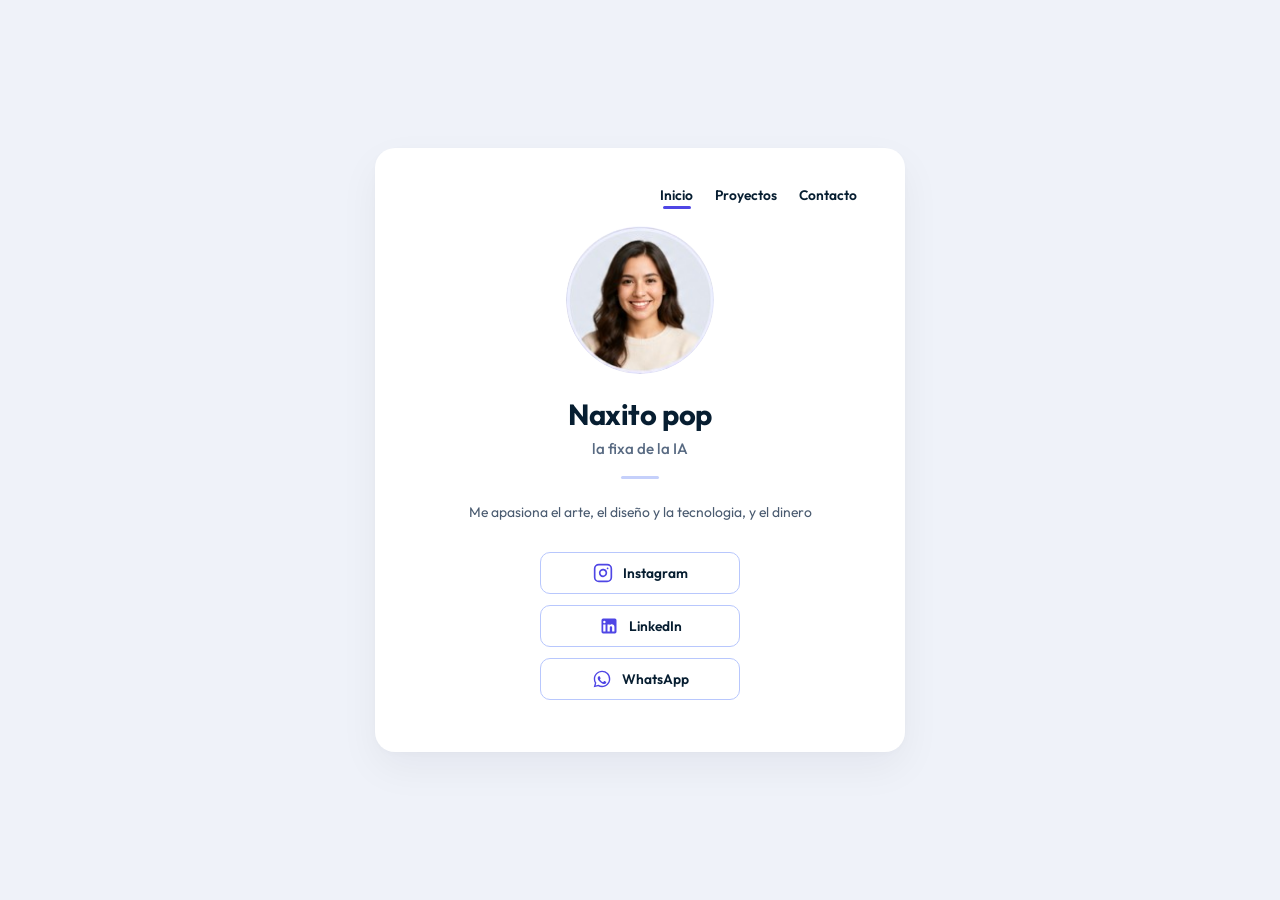
==== index.html @ e9ec397d "feat: agregar pagina de inicio y estilo del portafolio" ====
<!DOCTYPE html>
<html lang="es">

<head>
    <meta charset="UTF-8">
    <meta name="viewport" content="width=device-width, initial-scale=1.0">
    <meta name="description"
        content="Portafolio personal y tarjeta de presentación de Carolina Torres - Product designer, IA Entusiast, Docente.">
    <title>naxitopop - Portafolio Personal</title>

    <!-- Google Fonts: Outfit (300, 400, 500, 600, 700) -->
    <link rel="preconnect" href="https://fonts.googleapis.com">
    <link rel="preconnect" href="https://fonts.gstatic.com" crossorigin>
    <link href="https://fonts.googleapis.com/css2?family=Outfit:wght@300;400;500;600;700&display=swap" rel="stylesheet">

    <!-- Hoja de estilos principal -->
    <link rel="stylesheet" href="css/style.css">
</head>

<body>

    <!-- TARJETA DE PRESENTACIÓN PRINCIPAL -->
    <main class="card" id="profile-card">

        <!-- Menú de Navegación Superior -->
        <nav class="nav" aria-label="Navegación principal">
            <ul class="nav-list">
                <li class="nav-item">
                    <a href="#inicio" class="nav-link active" id="nav-inicio">Inicio</a>
                </li>
                <li class="nav-item">
                    <a href="#proyectos" class="nav-link" id="nav-proyectos">Proyectos</a>
                </li>
                <li class="nav-item">
                    <a href="#contacto" class="nav-link" id="nav-contacto">Contacto</a>
                </li>
            </ul>
        </nav>

        <!-- Contenedor del Avatar Circular -->
        <div class="avatar-container">
            <img src="img/avatar.jpg" alt="Fotografía de perfil de Carolina Torres" class="avatar">
        </div>

        <!-- Encabezado de Perfil: Nombre y Especialidad -->
        <header class="profile-header">
            <h1 class="profile-name">Naxito pop</h1>
            <p class="profile-subtitle">la fixa de la IA</p>
        </header>

        <!-- Línea Decorativa Divisoria -->
        <hr class="separator">

        <!-- Párrafo de Biografía Personal -->
        <section class="bio-section">
            <p class="bio-text">
                Me apasiona el arte, el diseño y la tecnologia, y el dinero

            </p>
        </section>

        <!-- Enlaces a Redes Sociales y Contacto -->
        <nav class="social-links" aria-label="Enlaces de redes sociales y contacto">
            <!-- Instagram -->
            <a href="https://instagram.com" target="_blank" rel="noopener noreferrer" class="btn-social"
                id="btn-instagram">
                <svg class="btn-icon" width="20" height="20" viewBox="0 0 24 24" fill="none" stroke="currentColor"
                    stroke-width="2" stroke-linecap="round" stroke-linejoin="round" aria-hidden="true">
                    <rect x="2" y="2" width="20" height="20" rx="5" ry="5"></rect>
                    <path d="M16 11.37A4 4 0 1 1 12.63 8 4 4 0 0 1 16 11.37z"></path>
                    <line x1="17.5" y1="6.5" x2="17.51" y2="6.5"></line>
                </svg>
                <span class="btn-text">Instagram</span>
            </a>

            <!-- LinkedIn -->
            <a href="https://linkedin.com" target="_blank" rel="noopener noreferrer" class="btn-social"
                id="btn-linkedin">
                <svg class="btn-icon" width="20" height="20" viewBox="0 0 24 24" fill="currentColor" aria-hidden="true">
                    <path
                        d="M19 3a2 2 0 0 1 2 2v14a2 2 0 0 1-2 2H5a2 2 0 0 1-2-2V5a2 2 0 0 1 2-2h14m-.5 15.5v-5.3a3.26 3.26 0 0 0-3.26-3.26c-.85 0-1.84.52-2.28 1.3v-1.11h-2.79v8.37h2.79v-4.93c0-.77.62-1.4 1.39-1.4a1.4 1.4 0 0 1 1.4 1.4v4.93h2.75M6.46 8.76a1.46 1.46 0 1 0 0-2.92 1.46 1.46 0 0 0 0 2.92m1.37 9.74V10.13H5.09v8.37h2.74z" />
                </svg>
                <span class="btn-text">LinkedIn</span>
            </a>

            <!-- WhatsApp -->
            <a href="https://whatsapp.com" target="_blank" rel="noopener noreferrer" class="btn-social"
                id="btn-whatsapp">
                <svg class="btn-icon" width="20" height="20" viewBox="0 0 24 24" fill="currentColor" aria-hidden="true">
                    <path
                        d="M12.04 2c-5.46 0-9.91 4.45-9.91 9.91 0 1.75.46 3.45 1.32 4.95L2.05 22l5.25-1.38c1.45.79 3.08 1.21 4.74 1.21 5.46 0 9.91-4.45 9.91-9.91 0-2.65-1.03-5.14-2.9-7.01A9.816 9.816 0 0 0 12.04 2m.01 1.67c2.2 0 4.26.86 5.82 2.42a8.225 8.225 0 0 1 2.41 5.83c0 4.54-3.7 8.24-8.24 8.24-1.48 0-2.93-.4-4.2-1.15l-.3-.18-3.12.82.83-3.04-.2-.31a8.196 8.196 0 0 1-1.26-4.38c0-4.54 3.7-8.24 8.24-8.24m4.52 11.66c-.25-.13-1.47-.72-1.7-.81-.23-.08-.39-.13-.56.13-.17.25-.64.81-.79.97-.14.17-.29.19-.54.06-.25-.13-1.06-.39-2.03-1.24-.75-.67-1.26-1.5-1.41-1.75-.14-.25-.02-.39.11-.51.11-.11.25-.29.37-.44.13-.14.17-.25.25-.42.08-.17.04-.31-.02-.44-.06-.13-.56-1.35-.77-1.85-.2-.49-.41-.42-.56-.43h-.48c-.17 0-.44.06-.67.31-.23.25-.88.86-.88 2.1s.9 2.44 1.03 2.61c.13.17 1.77 2.71 4.29 3.8.6.26 1.07.41 1.44.53.61.19 1.16.17 1.6.1.49-.07 1.47-.6 1.68-1.18.21-.58.21-1.07.15-1.18-.07-.11-.23-.17-.48-.29z" />
                </svg>
                <span class="btn-text">WhatsApp</span>
            </a>
        </nav>

    </main>

</body>

</html>
---- css/style.css ----
/* ==========================================================================
   1. VARIABLES DE DISEÑO Y RESET GENERAL
   ========================================================================== */
:root {
    /* Paleta de colores basada en la referencia */
    --color-bg: #eff2f9;
    --color-card-bg: #ffffff;
    --color-text-primary: #071e31;
    --color-text-secondary: #586a82;
    --color-text-bio: #4a5b70;
    --color-accent: #4f46e5;
    --color-separator: #c5d0fb;
    --color-btn-border: #b8c7fd;
    --color-btn-hover-bg: #f8faff;
    --color-btn-hover-border: #6366f1;
    
    /* Tipografía */
    --font-main: 'Outfit', -apple-system, BlinkMacSystemFont, 'Segoe UI', Roboto, sans-serif;
    
    /* Sombras y transiciones */
    --card-shadow: 0 16px 40px rgba(15, 23, 42, 0.05), 0 2px 6px rgba(15, 23, 42, 0.02);
    --btn-shadow-hover: 0 4px 14px rgba(79, 70, 229, 0.12);
    --transition-standard: all 0.22s ease;
}

* {
    margin: 0;
    padding: 0;
    box-sizing: border-box;
}

html {
    font-size: 16px;
    scroll-behavior: smooth;
}

body {
    font-family: var(--font-main);
    background-color: var(--color-bg);
    color: var(--color-text-primary);
    
    /* Centrado con Flexbox */
    display: flex;
    justify-content: center;
    align-items: center;
    min-height: 100vh;
    padding: 30px 16px;
    -webkit-font-smoothing: antialiased;
    -moz-osx-font-smoothing: grayscale;
}

/* ==========================================================================
   2. CONTENEDOR DE LA TARJETA (CARD)
   ========================================================================== */
.card {
    background-color: var(--color-card-bg);
    width: 100%;
    max-width: 530px;
    border-radius: 20px;
    box-shadow: var(--card-shadow);
    padding: 36px 48px 52px 48px;
    text-align: center;
    position: relative;
}

/* ==========================================================================
   3. MENÚ DE NAVEGACIÓN SUPERIOR
   ========================================================================== */
.nav {
    display: flex;
    justify-content: flex-end;
    margin-bottom: 22px;
}

.nav-list {
    list-style: none;
    display: flex;
    align-items: center;
    gap: 22px;
}

.nav-link {
    text-decoration: none;
    color: var(--color-text-primary);
    font-size: 0.86rem;
    font-weight: 600;
    padding-bottom: 5px;
    position: relative;
    transition: var(--transition-standard);
}

.nav-link:hover {
    color: var(--color-accent);
}

/* Indicador activo bajo "Inicio" */
.nav-link.active {
    color: var(--color-text-primary);
}

.nav-link.active::after {
    content: '';
    position: absolute;
    bottom: 0;
    left: 50%;
    transform: translateX(-50%);
    width: 28px;
    height: 3px;
    background-color: var(--color-accent);
    border-radius: 2px;
}

/* ==========================================================================
   4. AVATAR CIRCULAR
   ========================================================================== */
.avatar-container {
    width: 148px;
    height: 148px;
    margin: 0 auto 22px auto;
    border-radius: 50%;
    overflow: hidden;
    display: flex;
    align-items: center;
    justify-content: center;
}

.avatar {
    width: 100%;
    height: 100%;
    object-fit: cover;
    display: block;
    border-radius: 50%;
}

/* ==========================================================================
   5. JERARQUÍA DE TEXTOS Y CABECERA
   ========================================================================== */
.profile-header {
    margin-bottom: 18px;
}

.profile-name {
    font-size: 1.82rem;
    font-weight: 700;
    color: var(--color-text-primary);
    letter-spacing: -0.015em;
    margin-bottom: 6px;
}

.profile-subtitle {
    font-size: 0.95rem;
    font-weight: 500;
    color: var(--color-text-secondary);
}

/* Línea separadora */
.separator {
    border: none;
    width: 38px;
    height: 3px;
    background-color: var(--color-separator);
    border-radius: 2px;
    margin: 0 auto 22px auto;
}

/* Sección de biografía */
.bio-section {
    margin-bottom: 28px;
}

.bio-text {
    font-size: 0.87rem;
    line-height: 1.6;
    color: var(--color-text-bio);
    font-weight: 400;
    max-width: 420px;
    margin: 0 auto;
}

/* ==========================================================================
   6. BOTONES DE ENLACES SOCIALES
   ========================================================================== */
.social-links {
    display: flex;
    flex-direction: column;
    align-items: center;
    gap: 11px;
}

.btn-social {
    display: inline-flex;
    align-items: center;
    justify-content: center;
    width: 200px;
    height: 42px;
    border: 1.5px solid var(--color-btn-border);
    border-radius: 10px;
    background-color: var(--color-card-bg);
    color: var(--color-text-primary);
    text-decoration: none;
    font-size: 0.86rem;
    font-weight: 600;
    gap: 10px;
    transition: var(--transition-standard);
    cursor: pointer;
}

.btn-icon {
    color: var(--color-accent);
    flex-shrink: 0;
    display: flex;
    align-items: center;
    justify-content: center;
}

/* Estados interactivos (hover, active, focus) */
.btn-social:hover {
    border-color: var(--color-btn-hover-border);
    background-color: var(--color-btn-hover-bg);
    transform: translateY(-2px);
    box-shadow: var(--btn-shadow-hover);
}

.btn-social:active {
    transform: translateY(0);
    box-shadow: none;
}

.btn-social:focus-visible {
    outline: 2px solid var(--color-accent);
    outline-offset: 2px;
}

/* ==========================================================================
   7. RESPONSIVIDAD (DISPOSITIVOS MÓVILES)
   ========================================================================== */
@media (max-width: 540px) {
    body {
        padding: 16px;
    }

    .card {
        padding: 28px 20px 40px 20px;
        border-radius: 16px;
    }

    .nav {
        margin-bottom: 16px;
    }

    .nav-list {
        gap: 16px;
    }

    .avatar-container {
        width: 124px;
        height: 124px;
        margin-bottom: 18px;
    }

    .profile-name {
        font-size: 1.55rem;
    }

    .profile-subtitle {
        font-size: 0.88rem;
    }

    .bio-text {
        font-size: 0.82rem;
        line-height: 1.55;
    }

    .btn-social {
        width: 100%;
        max-width: 220px;
    }
}
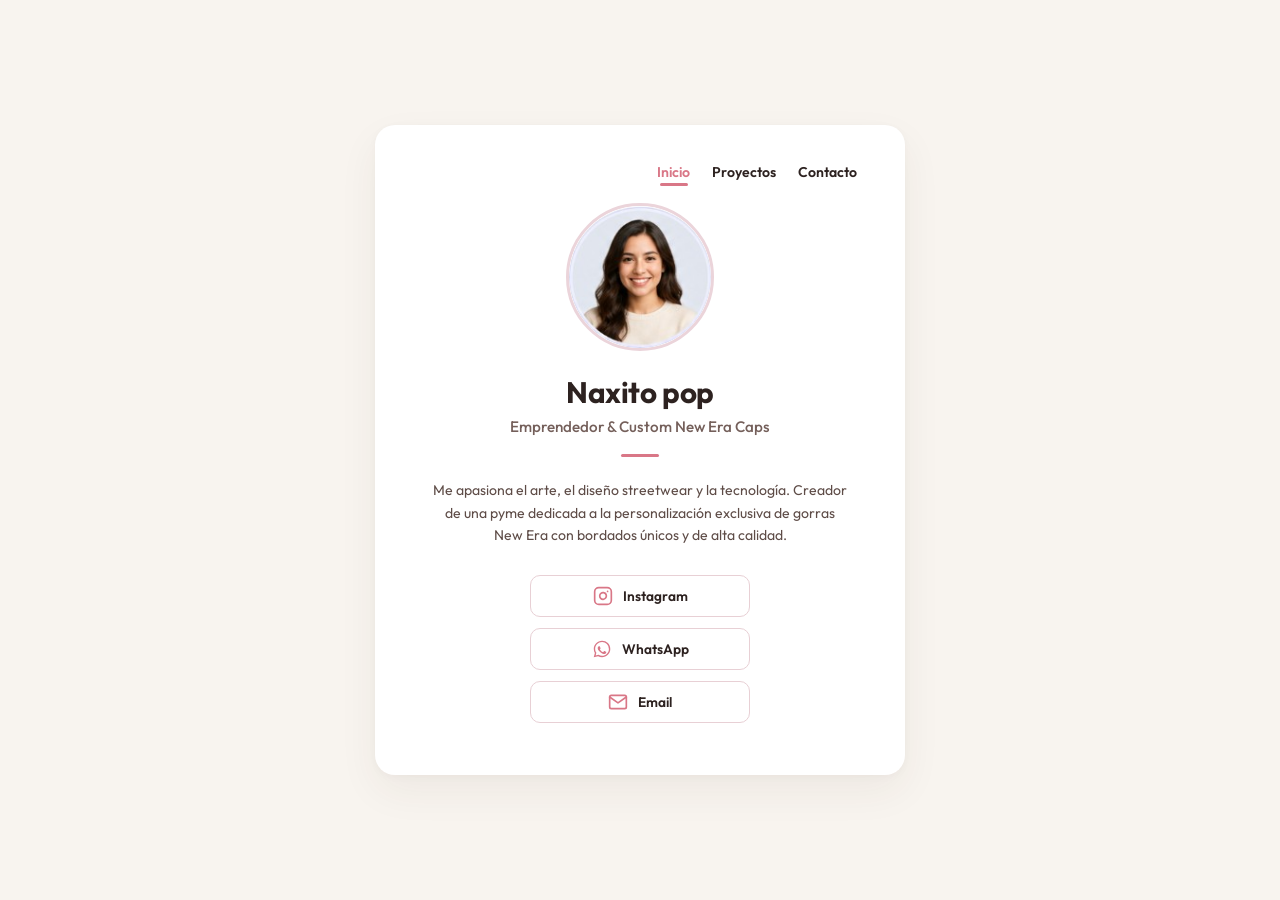
==== commit 625e6a12: "Avance 16 de Septiembre" ====
--- a/index.html
+++ b/index.html
@@ -5,7 +5,7 @@
     <meta charset="UTF-8">
     <meta name="viewport" content="width=device-width, initial-scale=1.0">
     <meta name="description"
-        content="Portafolio personal y tarjeta de presentación de Carolina Torres - Product designer, IA Entusiast, Docente.">
+        content="Portafolio personal de Naxito pop - Emprendedor, diseñador streetwear y creador de tienda de gorras New Era personalizadas.">
     <title>naxitopop - Portafolio Personal</title>
 
     <!-- Google Fonts: Outfit (300, 400, 500, 600, 700) -->
@@ -13,7 +13,7 @@
     <link rel="preconnect" href="https://fonts.gstatic.com" crossorigin>
     <link href="https://fonts.googleapis.com/css2?family=Outfit:wght@300;400;500;600;700&display=swap" rel="stylesheet">
 
-    <!-- Hoja de estilos principal -->
+    <!-- Hoja de estilos principal compartida -->
     <link rel="stylesheet" href="css/style.css">
 </head>
 
@@ -22,30 +22,30 @@
     <!-- TARJETA DE PRESENTACIÓN PRINCIPAL -->
     <main class="card" id="profile-card">
 
-        <!-- Menú de Navegación Superior -->
+        <!-- Menú de Navegación Superior Común -->
         <nav class="nav" aria-label="Navegación principal">
             <ul class="nav-list">
                 <li class="nav-item">
-                    <a href="#inicio" class="nav-link active" id="nav-inicio">Inicio</a>
+                    <a href="index.html" class="nav-link active" id="nav-inicio">Inicio</a>
                 </li>
                 <li class="nav-item">
-                    <a href="#proyectos" class="nav-link" id="nav-proyectos">Proyectos</a>
+                    <a href="proyectos.html" class="nav-link" id="nav-proyectos">Proyectos</a>
                 </li>
                 <li class="nav-item">
-                    <a href="#contacto" class="nav-link" id="nav-contacto">Contacto</a>
+                    <a href="contacto.html" class="nav-link" id="nav-contacto">Contacto</a>
                 </li>
             </ul>
         </nav>
 
         <!-- Contenedor del Avatar Circular -->
         <div class="avatar-container">
-            <img src="img/avatar.jpg" alt="Fotografía de perfil de Carolina Torres" class="avatar">
+            <img src="img/avatar.jpg" alt="Fotografía de perfil de Naxito pop" class="avatar">
         </div>
 
         <!-- Encabezado de Perfil: Nombre y Especialidad -->
         <header class="profile-header">
             <h1 class="profile-name">Naxito pop</h1>
-            <p class="profile-subtitle">la fixa de la IA</p>
+            <p class="profile-subtitle">Emprendedor & Custom New Era Caps</p>
         </header>
 
         <!-- Línea Decorativa Divisoria -->
@@ -54,16 +54,15 @@
         <!-- Párrafo de Biografía Personal -->
         <section class="bio-section">
             <p class="bio-text">
-                Me apasiona el arte, el diseño y la tecnologia, y el dinero
-
+                Me apasiona el arte, el diseño streetwear y la tecnología. Creador de una pyme dedicada a la personalización exclusiva de gorras New Era con bordados únicos y de alta calidad.
             </p>
         </section>
 
         <!-- Enlaces a Redes Sociales y Contacto -->
         <nav class="social-links" aria-label="Enlaces de redes sociales y contacto">
             <!-- Instagram -->
-            <a href="https://instagram.com" target="_blank" rel="noopener noreferrer" class="btn-social"
-                id="btn-instagram">
+            <a href="https://www.instagram.com/nxxito_?stkn=MWg5dmMzbmprYzJvdA%3D%3D&utm_source=qr"
+                target="_blank" rel="noopener noreferrer" class="btn-social" id="btn-instagram">
                 <svg class="btn-icon" width="20" height="20" viewBox="0 0 24 24" fill="none" stroke="currentColor"
                     stroke-width="2" stroke-linecap="round" stroke-linejoin="round" aria-hidden="true">
                     <rect x="2" y="2" width="20" height="20" rx="5" ry="5"></rect>
@@ -73,24 +72,24 @@
                 <span class="btn-text">Instagram</span>
             </a>
 
-            <!-- LinkedIn -->
-            <a href="https://linkedin.com" target="_blank" rel="noopener noreferrer" class="btn-social"
-                id="btn-linkedin">
-                <svg class="btn-icon" width="20" height="20" viewBox="0 0 24 24" fill="currentColor" aria-hidden="true">
-                    <path
-                        d="M19 3a2 2 0 0 1 2 2v14a2 2 0 0 1-2 2H5a2 2 0 0 1-2-2V5a2 2 0 0 1 2-2h14m-.5 15.5v-5.3a3.26 3.26 0 0 0-3.26-3.26c-.85 0-1.84.52-2.28 1.3v-1.11h-2.79v8.37h2.79v-4.93c0-.77.62-1.4 1.39-1.4a1.4 1.4 0 0 1 1.4 1.4v4.93h2.75M6.46 8.76a1.46 1.46 0 1 0 0-2.92 1.46 1.46 0 0 0 0 2.92m1.37 9.74V10.13H5.09v8.37h2.74z" />
-                </svg>
-                <span class="btn-text">LinkedIn</span>
-            </a>
-
             <!-- WhatsApp -->
-            <a href="https://whatsapp.com" target="_blank" rel="noopener noreferrer" class="btn-social"
+            <a href="https://wa.me/56978710840" target="_blank" rel="noopener noreferrer" class="btn-social"
                 id="btn-whatsapp">
                 <svg class="btn-icon" width="20" height="20" viewBox="0 0 24 24" fill="currentColor" aria-hidden="true">
                     <path
                         d="M12.04 2c-5.46 0-9.91 4.45-9.91 9.91 0 1.75.46 3.45 1.32 4.95L2.05 22l5.25-1.38c1.45.79 3.08 1.21 4.74 1.21 5.46 0 9.91-4.45 9.91-9.91 0-2.65-1.03-5.14-2.9-7.01A9.816 9.816 0 0 0 12.04 2m.01 1.67c2.2 0 4.26.86 5.82 2.42a8.225 8.225 0 0 1 2.41 5.83c0 4.54-3.7 8.24-8.24 8.24-1.48 0-2.93-.4-4.2-1.15l-.3-.18-3.12.82.83-3.04-.2-.31a8.196 8.196 0 0 1-1.26-4.38c0-4.54 3.7-8.24 8.24-8.24m4.52 11.66c-.25-.13-1.47-.72-1.7-.81-.23-.08-.39-.13-.56.13-.17.25-.64.81-.79.97-.14.17-.29.19-.54.06-.25-.13-1.06-.39-2.03-1.24-.75-.67-1.26-1.5-1.41-1.75-.14-.25-.02-.39.11-.51.11-.11.25-.29.37-.44.13-.14.17-.25.25-.42.08-.17.04-.31-.02-.44-.06-.13-.56-1.35-.77-1.85-.2-.49-.41-.42-.56-.43h-.48c-.17 0-.44.06-.67.31-.23.25-.88.86-.88 2.1s.9 2.44 1.03 2.61c.13.17 1.77 2.71 4.29 3.8.6.26 1.07.41 1.44.53.61.19 1.16.17 1.6.1.49-.07 1.47-.6 1.68-1.18.21-.58.21-1.07.15-1.18-.07-.11-.23-.17-.48-.29z" />
                 </svg>
                 <span class="btn-text">WhatsApp</span>
+            </a>
+
+            <!-- Correo Electrónico -->
+            <a href="mailto:nachogalindo.puntok@gmail.com" class="btn-social" id="btn-email">
+                <svg class="btn-icon" width="20" height="20" viewBox="0 0 24 24" fill="none" stroke="currentColor"
+                    stroke-width="2" stroke-linecap="round" stroke-linejoin="round" aria-hidden="true">
+                    <path d="M4 4h16c1.1 0 2 .9 2 2v12c0 1.1-.9 2-2 2H4c-1.1 0-2-.9-2-2V6c0-1.1.9-2 2-2z"></path>
+                    <polyline points="22,6 12,13 2,6"></polyline>
+                </svg>
+                <span class="btn-text">Email</span>
             </a>
         </nav>
 
--- a/css/style.css
+++ b/css/style.css
@@ -1,25 +1,32 @@
 /* ==========================================================================
    1. VARIABLES DE DISEÑO Y RESET GENERAL
-   ========================================================================== */
+   ==========================================================================
+   /* Aplicado según guia_diseno.md: Regla de color 60-30-10
+      - 60% Fondo neutro cálido (Beige)
+      - 30% Texto estructural legible (Moca / Café oscuro para alto contraste)
+      - 10% Acentos y botones interactivos (Rosa pastel / Dusty rose) */
 :root {
-    /* Paleta de colores basada en la referencia */
-    --color-bg: #eff2f9;
-    --color-card-bg: #ffffff;
-    --color-text-primary: #071e31;
-    --color-text-secondary: #586a82;
-    --color-text-bio: #4a5b70;
-    --color-accent: #4f46e5;
-    --color-separator: #c5d0fb;
-    --color-btn-border: #b8c7fd;
-    --color-btn-hover-bg: #f8faff;
-    --color-btn-hover-border: #6366f1;
+    /* Paleta de colores cálida: Rosa Pastel y Beige */
+    --color-bg: #f8f4ef;                /* Beige suave y acogedor para el 60% del fondo */
+    --color-card-bg: #ffffff;           /* Fondo blanco cálido de la tarjeta */
+    --color-text-primary: #2d2220;      /* Moca oscuro para títulos y máxima legibilidad */
+    --color-text-secondary: #745f5a;    /* Beige tostado para subtítulos */
+    --color-text-bio: #5e4c47;          /* Moca intermedio para párrafos y descripciones */
+    --color-accent: #d97787;            /* Rosa pastel elegante (10% acento) */
+    --color-accent-hover: #c46272;      /* Rosa más vivo en hover */
+    --color-accent-light: #fdedf0;      /* Fondo tenue para badges y panel de contacto */
+    --color-separator: #ebd4da;         /* Línea separadora rosa pastel */
+    --color-border: #f0e6e4;            /* Bordes suaves */
+    --color-btn-border: #e8d0d5;        /* Borde sutil rosa beige */
+    --color-btn-hover-bg: #fff6f7;      /* Hover botón */
+    --color-btn-hover-border: #d97787;  /* Borde hover botón */
     
     /* Tipografía */
     --font-main: 'Outfit', -apple-system, BlinkMacSystemFont, 'Segoe UI', Roboto, sans-serif;
     
     /* Sombras y transiciones */
-    --card-shadow: 0 16px 40px rgba(15, 23, 42, 0.05), 0 2px 6px rgba(15, 23, 42, 0.02);
-    --btn-shadow-hover: 0 4px 14px rgba(79, 70, 229, 0.12);
+    --card-shadow: 0 16px 40px rgba(65, 45, 40, 0.06), 0 2px 8px rgba(65, 45, 40, 0.03);
+    --btn-shadow-hover: 0 6px 18px rgba(217, 119, 135, 0.25);
     --transition-standard: all 0.22s ease;
 }
 
@@ -39,7 +46,7 @@
     background-color: var(--color-bg);
     color: var(--color-text-primary);
     
-    /* Centrado con Flexbox */
+    /* Centrado con Flexbox según guia_html_css.md */
     display: flex;
     justify-content: center;
     align-items: center;
@@ -50,7 +57,7 @@
 }
 
 /* ==========================================================================
-   2. CONTENEDOR DE LA TARJETA (CARD)
+   2. CONTENEDORES DE TARJETAS (CARDS)
    ========================================================================== */
 .card {
     background-color: var(--color-card-bg);
@@ -63,8 +70,15 @@
     position: relative;
 }
 
-/* ==========================================================================
-   3. MENÚ DE NAVEGACIÓN SUPERIOR
+/* Contenedor amplio para las páginas de Proyectos y Contacto */
+.card-wide {
+    max-width: 780px;
+    text-align: left;
+    padding: 38px 48px 48px 48px;
+}
+
+/* ==========================================================================
+   3. MENÚ DE NAVEGACIÓN SUPERIOR (COMÚN EN LAS 3 PÁGINAS)
    ========================================================================== */
 .nav {
     display: flex;
@@ -82,7 +96,7 @@
 .nav-link {
     text-decoration: none;
     color: var(--color-text-primary);
-    font-size: 0.86rem;
+    font-size: 0.88rem;
     font-weight: 600;
     padding-bottom: 5px;
     position: relative;
@@ -93,9 +107,9 @@
     color: var(--color-accent);
 }
 
-/* Indicador activo bajo "Inicio" */
+/* Indicador de pestaña activa */
 .nav-link.active {
-    color: var(--color-text-primary);
+    color: var(--color-accent);
 }
 
 .nav-link.active::after {
@@ -111,7 +125,264 @@
 }
 
 /* ==========================================================================
-   4. AVATAR CIRCULAR
+   4. ENCABEZADOS DE SECCIÓN (PROYECTOS Y CONTACTO)
+   ========================================================================== */
+.page-header {
+    margin-bottom: 28px;
+}
+
+.page-title {
+    font-size: 2rem;
+    font-weight: 700;
+    color: var(--color-text-primary);
+    letter-spacing: -0.015em;
+    margin-bottom: 6px;
+}
+
+.header-accent {
+    width: 38px;
+    height: 3px;
+    background-color: var(--color-accent);
+    border-radius: 2px;
+    margin-bottom: 12px;
+}
+
+.page-subtitle {
+    font-size: 0.95rem;
+    color: var(--color-text-secondary);
+    line-height: 1.5;
+}
+
+/* ==========================================================================
+   5. SECCIÓN DE PROYECTOS (proyectos.html)
+   ========================================================================== */
+.projects-list {
+    display: flex;
+    flex-direction: column;
+    gap: 24px;
+}
+
+/* Cada tarjeta individual de proyecto */
+.project-card {
+    display: flex;
+    justify-content: space-between;
+    align-items: center;
+    gap: 28px;
+    padding-bottom: 24px;
+    border-bottom: 1px solid var(--color-separator);
+    transition: var(--transition-standard);
+}
+
+.project-card:last-child {
+    border-bottom: none;
+    padding-bottom: 0;
+}
+
+.project-info {
+    flex: 1;
+    min-width: 0;
+}
+
+.project-tag {
+    display: inline-block;
+    background-color: var(--color-accent-light);
+    color: var(--color-accent);
+    font-size: 0.74rem;
+    font-weight: 700;
+    padding: 3px 10px;
+    border-radius: 20px;
+    margin-bottom: 8px;
+    letter-spacing: 0.5px;
+    text-transform: uppercase;
+}
+
+.project-title {
+    font-size: 1.18rem;
+    font-weight: 700;
+    color: var(--color-text-primary);
+    margin-bottom: 8px;
+    line-height: 1.35;
+}
+
+.project-desc {
+    font-size: 0.88rem;
+    line-height: 1.55;
+    color: var(--color-text-bio);
+    margin-bottom: 14px;
+}
+
+.project-link {
+    display: inline-flex;
+    align-items: center;
+    gap: 6px;
+    color: var(--color-accent);
+    font-size: 0.88rem;
+    font-weight: 700;
+    text-decoration: none;
+    transition: var(--transition-standard);
+}
+
+.project-link:hover {
+    color: var(--color-accent-hover);
+    transform: translateX(4px);
+}
+
+.project-img-wrapper {
+    width: 250px;
+    height: 155px;
+    border-radius: 14px;
+    overflow: hidden;
+    flex-shrink: 0;
+    background-color: #f7ede8;
+    box-shadow: 0 4px 12px rgba(65, 45, 40, 0.05);
+}
+
+.project-img {
+    width: 100%;
+    height: 100%;
+    object-fit: cover;
+    display: block;
+    transition: transform 0.35s ease;
+}
+
+.project-card:hover .project-img {
+    transform: scale(1.05);
+}
+
+/* ==========================================================================
+   6. SECCIÓN DE CONTACTO (contacto.html)
+   ========================================================================== */
+.contact-grid {
+    display: grid;
+    grid-template-columns: 1.2fr 0.9fr;
+    gap: 32px;
+    align-items: start;
+}
+
+.contact-form {
+    display: flex;
+    flex-direction: column;
+    gap: 16px;
+}
+
+.form-group {
+    display: flex;
+    flex-direction: column;
+    gap: 6px;
+}
+
+.form-group label {
+    font-size: 0.86rem;
+    font-weight: 600;
+    color: var(--color-text-primary);
+}
+
+.form-group input,
+.form-group textarea {
+    width: 100%;
+    padding: 11px 14px;
+    border: 1.5px solid var(--color-btn-border);
+    border-radius: 10px;
+    font-family: var(--font-main);
+    font-size: 0.9rem;
+    color: var(--color-text-primary);
+    background-color: #fffdfc;
+    transition: var(--transition-standard);
+    outline: none;
+}
+
+.form-group input:focus,
+.form-group textarea:focus {
+    border-color: var(--color-accent);
+    box-shadow: 0 0 0 3px rgba(217, 119, 135, 0.2);
+    background-color: #ffffff;
+}
+
+.form-group textarea {
+    resize: vertical;
+    min-height: 100px;
+}
+
+.btn-submit {
+    display: inline-flex;
+    align-items: center;
+    justify-content: center;
+    gap: 8px;
+    padding: 12px 24px;
+    background-color: var(--color-accent);
+    color: #ffffff;
+    border: none;
+    border-radius: 10px;
+    font-family: var(--font-main);
+    font-size: 0.92rem;
+    font-weight: 700;
+    cursor: pointer;
+    transition: var(--transition-standard);
+    margin-top: 4px;
+}
+
+.btn-submit:hover {
+    background-color: var(--color-accent-hover);
+    transform: translateY(-2px);
+    box-shadow: var(--btn-shadow-hover);
+}
+
+/* Panel lateral con información de contacto directo */
+.contact-side-panel {
+    display: flex;
+    flex-direction: column;
+    gap: 16px;
+}
+
+.direct-contact-card {
+    background-color: var(--color-accent-light);
+    border: 1px solid var(--color-separator);
+    border-radius: 16px;
+    padding: 22px;
+}
+
+.direct-contact-title {
+    font-size: 0.95rem;
+    font-weight: 700;
+    color: var(--color-text-primary);
+    margin-bottom: 12px;
+}
+
+.direct-contact-list {
+    list-style: none;
+    display: flex;
+    flex-direction: column;
+    gap: 12px;
+}
+
+.direct-contact-item {
+    display: flex;
+    align-items: center;
+    gap: 10px;
+    color: var(--color-text-bio);
+    text-decoration: none;
+    font-size: 0.86rem;
+    font-weight: 600;
+    padding: 8px 12px;
+    border-radius: 8px;
+    background-color: #ffffff;
+    border: 1px solid var(--color-border);
+    transition: var(--transition-standard);
+}
+
+.direct-contact-item:hover {
+    color: var(--color-accent);
+    border-color: var(--color-accent);
+    transform: translateX(3px);
+}
+
+.contact-icon {
+    color: var(--color-accent);
+    flex-shrink: 0;
+}
+
+/* ==========================================================================
+   7. ESTILOS DE LA TARJETA DE PRESENTACIÓN (index.html)
    ========================================================================== */
 .avatar-container {
     width: 148px;
@@ -122,6 +393,7 @@
     display: flex;
     align-items: center;
     justify-content: center;
+    border: 3px solid var(--color-separator);
 }
 
 .avatar {
@@ -132,15 +404,12 @@
     border-radius: 50%;
 }
 
-/* ==========================================================================
-   5. JERARQUÍA DE TEXTOS Y CABECERA
-   ========================================================================== */
 .profile-header {
     margin-bottom: 18px;
 }
 
 .profile-name {
-    font-size: 1.82rem;
+    font-size: 1.85rem;
     font-weight: 700;
     color: var(--color-text-primary);
     letter-spacing: -0.015em;
@@ -153,23 +422,21 @@
     color: var(--color-text-secondary);
 }
 
-/* Línea separadora */
 .separator {
     border: none;
     width: 38px;
     height: 3px;
-    background-color: var(--color-separator);
+    background-color: var(--color-accent);
     border-radius: 2px;
     margin: 0 auto 22px auto;
 }
 
-/* Sección de biografía */
 .bio-section {
     margin-bottom: 28px;
 }
 
 .bio-text {
-    font-size: 0.87rem;
+    font-size: 0.88rem;
     line-height: 1.6;
     color: var(--color-text-bio);
     font-weight: 400;
@@ -177,9 +444,6 @@
     margin: 0 auto;
 }
 
-/* ==========================================================================
-   6. BOTONES DE ENLACES SOCIALES
-   ========================================================================== */
 .social-links {
     display: flex;
     flex-direction: column;
@@ -191,7 +455,7 @@
     display: inline-flex;
     align-items: center;
     justify-content: center;
-    width: 200px;
+    width: 220px;
     height: 42px;
     border: 1.5px solid var(--color-btn-border);
     border-radius: 10px;
@@ -213,7 +477,6 @@
     justify-content: center;
 }
 
-/* Estados interactivos (hover, active, focus) */
 .btn-social:hover {
     border-color: var(--color-btn-hover-border);
     background-color: var(--color-btn-hover-bg);
@@ -232,16 +495,20 @@
 }
 
 /* ==========================================================================
-   7. RESPONSIVIDAD (DISPOSITIVOS MÓVILES)
-   ========================================================================== */
-@media (max-width: 540px) {
+   8. RESPONSIVIDAD (DISPOSITIVOS MÓVILES Y TABLETS)
+   ========================================================================== */
+@media (max-width: 720px) {
     body {
         padding: 16px;
     }
 
     .card {
-        padding: 28px 20px 40px 20px;
+        padding: 28px 20px 36px 20px;
         border-radius: 16px;
+    }
+
+    .card-wide {
+        padding: 28px 20px 36px 20px;
     }
 
     .nav {
@@ -252,27 +519,30 @@
         gap: 16px;
     }
 
-    .avatar-container {
-        width: 124px;
-        height: 124px;
-        margin-bottom: 18px;
+    /* Proyectos en móvil: imagen arriba y descripción abajo */
+    .project-card {
+        flex-direction: column-reverse;
+        align-items: stretch;
+        gap: 16px;
+    }
+
+    .project-img-wrapper {
+        width: 100%;
+        height: 190px;
+    }
+
+    /* Contacto en móvil: formulario y datos apilados */
+    .contact-grid {
+        grid-template-columns: 1fr;
+        gap: 24px;
     }
 
     .profile-name {
         font-size: 1.55rem;
     }
 
-    .profile-subtitle {
-        font-size: 0.88rem;
-    }
-
-    .bio-text {
-        font-size: 0.82rem;
-        line-height: 1.55;
-    }
-
     .btn-social {
         width: 100%;
-        max-width: 220px;
-    }
-}
+        max-width: 240px;
+    }
+}
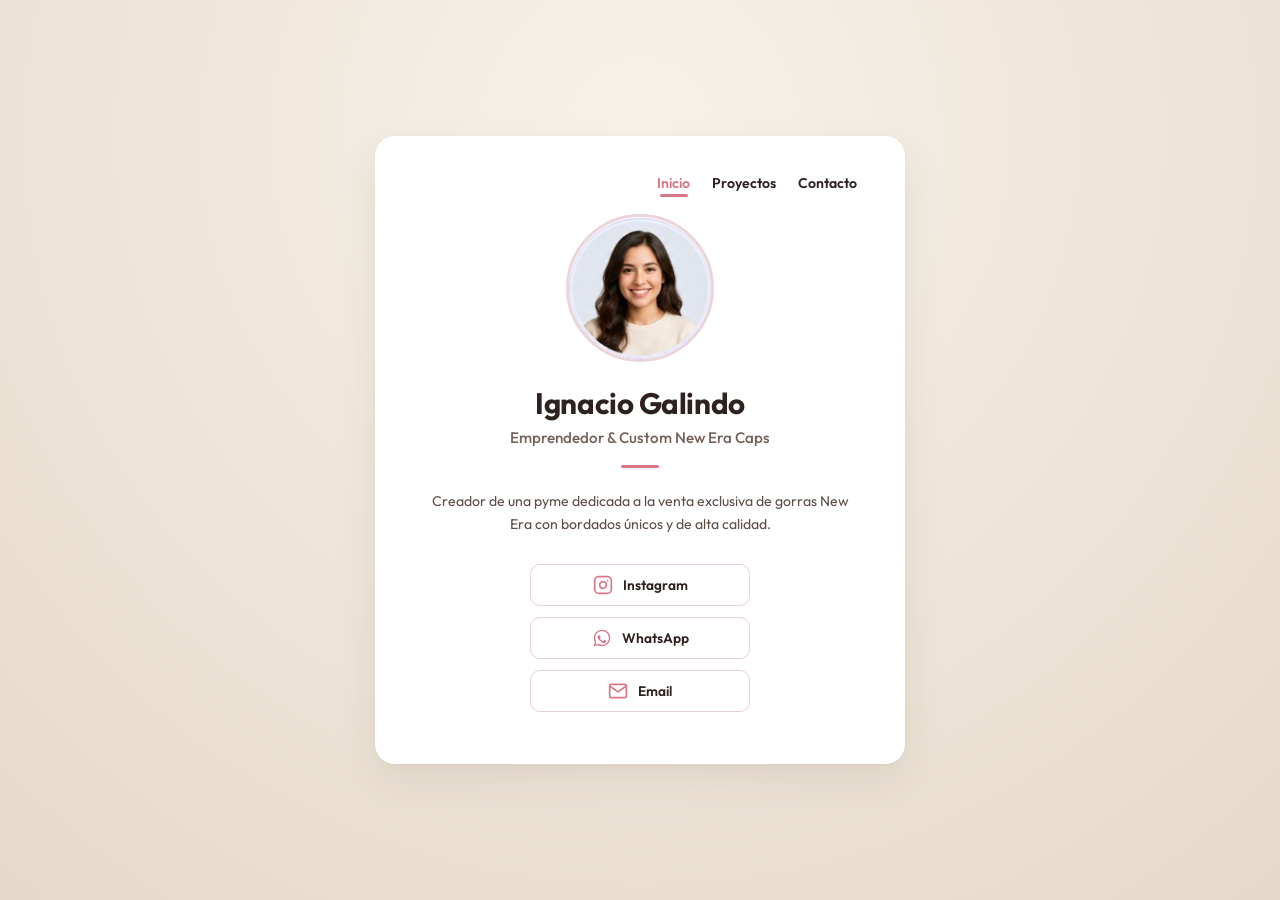
==== commit c5a80e3f: "actulizar animacion y color de fondo de portafolio" ====
--- a/index.html
+++ b/index.html
@@ -5,13 +5,16 @@
     <meta charset="UTF-8">
     <meta name="viewport" content="width=device-width, initial-scale=1.0">
     <meta name="description"
-        content="Portafolio personal de Naxito pop - Emprendedor, diseñador streetwear y creador de tienda de gorras New Era personalizadas.">
-    <title>naxitopop - Portafolio Personal</title>
+        content="Portafolio personal de Ignacio Galindo - Emprendedor, diseñador streetwear y creador de tienda de gorras New Era personalizadas.">
+    <title>Ignacio Galindo - Portafolio Personal</title>
 
     <!-- Google Fonts: Outfit (300, 400, 500, 600, 700) -->
     <link rel="preconnect" href="https://fonts.googleapis.com">
     <link rel="preconnect" href="https://fonts.gstatic.com" crossorigin>
     <link href="https://fonts.googleapis.com/css2?family=Outfit:wght@300;400;500;600;700&display=swap" rel="stylesheet">
+
+    <!-- Animaciones AOS Library (Animate On Scroll) -->
+    <link rel="stylesheet" href="https://unpkg.com/aos@next/dist/aos.css">
 
     <!-- Hoja de estilos principal compartida -->
     <link rel="stylesheet" href="css/style.css">
@@ -20,7 +23,7 @@
 <body>
 
     <!-- TARJETA DE PRESENTACIÓN PRINCIPAL -->
-    <main class="card" id="profile-card">
+    <main class="card" id="profile-card" data-aos="fade-up" data-aos-duration="750">
 
         <!-- Menú de Navegación Superior Común -->
         <nav class="nav" aria-label="Navegación principal">
@@ -38,23 +41,23 @@
         </nav>
 
         <!-- Contenedor del Avatar Circular -->
-        <div class="avatar-container">
-            <img src="img/avatar.jpg" alt="Fotografía de perfil de Naxito pop" class="avatar">
+        <div class="avatar-container" data-aos="zoom-in" data-aos-delay="150" data-aos-duration="600">
+            <img src="img/avatar.jpg" alt="Fotografía de perfil de Ignacio Galindo" class="avatar">
         </div>
 
         <!-- Encabezado de Perfil: Nombre y Especialidad -->
-        <header class="profile-header">
-            <h1 class="profile-name">Naxito pop</h1>
+        <header class="profile-header" data-aos="fade-up" data-aos-delay="250">
+            <h1 class="profile-name">Ignacio Galindo</h1>
             <p class="profile-subtitle">Emprendedor & Custom New Era Caps</p>
         </header>
 
         <!-- Línea Decorativa Divisoria -->
-        <hr class="separator">
+        <hr class="separator" data-aos="fade-in" data-aos-delay="350">
 
         <!-- Párrafo de Biografía Personal -->
-        <section class="bio-section">
+        <section class="bio-section" data-aos="fade-up" data-aos-delay="400">
             <p class="bio-text">
-                Me apasiona el arte, el diseño streetwear y la tecnología. Creador de una pyme dedicada a la personalización exclusiva de gorras New Era con bordados únicos y de alta calidad.
+                Creador de una pyme dedicada a la venta exclusiva de gorras New Era con bordados únicos y de alta calidad.
             </p>
         </section>
 
@@ -62,7 +65,8 @@
         <nav class="social-links" aria-label="Enlaces de redes sociales y contacto">
             <!-- Instagram -->
             <a href="https://www.instagram.com/nxxito_?stkn=MWg5dmMzbmprYzJvdA%3D%3D&utm_source=qr"
-                target="_blank" rel="noopener noreferrer" class="btn-social" id="btn-instagram">
+                target="_blank" rel="noopener noreferrer" class="btn-social" id="btn-instagram"
+                data-aos="fade-up" data-aos-delay="480">
                 <svg class="btn-icon" width="20" height="20" viewBox="0 0 24 24" fill="none" stroke="currentColor"
                     stroke-width="2" stroke-linecap="round" stroke-linejoin="round" aria-hidden="true">
                     <rect x="2" y="2" width="20" height="20" rx="5" ry="5"></rect>
@@ -74,7 +78,7 @@
 
             <!-- WhatsApp -->
             <a href="https://wa.me/56978710840" target="_blank" rel="noopener noreferrer" class="btn-social"
-                id="btn-whatsapp">
+                id="btn-whatsapp" data-aos="fade-up" data-aos-delay="560">
                 <svg class="btn-icon" width="20" height="20" viewBox="0 0 24 24" fill="currentColor" aria-hidden="true">
                     <path
                         d="M12.04 2c-5.46 0-9.91 4.45-9.91 9.91 0 1.75.46 3.45 1.32 4.95L2.05 22l5.25-1.38c1.45.79 3.08 1.21 4.74 1.21 5.46 0 9.91-4.45 9.91-9.91 0-2.65-1.03-5.14-2.9-7.01A9.816 9.816 0 0 0 12.04 2m.01 1.67c2.2 0 4.26.86 5.82 2.42a8.225 8.225 0 0 1 2.41 5.83c0 4.54-3.7 8.24-8.24 8.24-1.48 0-2.93-.4-4.2-1.15l-.3-.18-3.12.82.83-3.04-.2-.31a8.196 8.196 0 0 1-1.26-4.38c0-4.54 3.7-8.24 8.24-8.24m4.52 11.66c-.25-.13-1.47-.72-1.7-.81-.23-.08-.39-.13-.56.13-.17.25-.64.81-.79.97-.14.17-.29.19-.54.06-.25-.13-1.06-.39-2.03-1.24-.75-.67-1.26-1.5-1.41-1.75-.14-.25-.02-.39.11-.51.11-.11.25-.29.37-.44.13-.14.17-.25.25-.42.08-.17.04-.31-.02-.44-.06-.13-.56-1.35-.77-1.85-.2-.49-.41-.42-.56-.43h-.48c-.17 0-.44.06-.67.31-.23.25-.88.86-.88 2.1s.9 2.44 1.03 2.61c.13.17 1.77 2.71 4.29 3.8.6.26 1.07.41 1.44.53.61.19 1.16.17 1.6.1.49-.07 1.47-.6 1.68-1.18.21-.58.21-1.07.15-1.18-.07-.11-.23-.17-.48-.29z" />
@@ -83,7 +87,8 @@
             </a>
 
             <!-- Correo Electrónico -->
-            <a href="mailto:nachogalindo.puntok@gmail.com" class="btn-social" id="btn-email">
+            <a href="mailto:nachogalindo.puntok@gmail.com" class="btn-social" id="btn-email"
+                data-aos="fade-up" data-aos-delay="640">
                 <svg class="btn-icon" width="20" height="20" viewBox="0 0 24 24" fill="none" stroke="currentColor"
                     stroke-width="2" stroke-linecap="round" stroke-linejoin="round" aria-hidden="true">
                     <path d="M4 4h16c1.1 0 2 .9 2 2v12c0 1.1-.9 2-2 2H4c-1.1 0-2-.9-2-2V6c0-1.1.9-2 2-2z"></path>
@@ -95,6 +100,17 @@
 
     </main>
 
+    <!-- Scripts de Animación AOS -->
+    <script src="https://unpkg.com/aos@next/dist/aos.js"></script>
+    <script>
+        AOS.init({
+            duration: 800,
+            easing: 'ease-out-cubic',
+            once: true,
+            offset: 40
+        });
+    </script>
+
 </body>
 
 </html>
--- a/css/style.css
+++ b/css/style.css
@@ -7,7 +7,7 @@
       - 10% Acentos y botones interactivos (Rosa pastel / Dusty rose) */
 :root {
     /* Paleta de colores cálida: Rosa Pastel y Beige */
-    --color-bg: #f8f4ef;                /* Beige suave y acogedor para el 60% del fondo */
+    --color-bg: #ede4d8;                /* Beige cálido armonioso (tono Sand Edition) */
     --color-card-bg: #ffffff;           /* Fondo blanco cálido de la tarjeta */
     --color-text-primary: #2d2220;      /* Moca oscuro para títulos y máxima legibilidad */
     --color-text-secondary: #745f5a;    /* Beige tostado para subtítulos */
@@ -25,7 +25,7 @@
     --font-main: 'Outfit', -apple-system, BlinkMacSystemFont, 'Segoe UI', Roboto, sans-serif;
     
     /* Sombras y transiciones */
-    --card-shadow: 0 16px 40px rgba(65, 45, 40, 0.06), 0 2px 8px rgba(65, 45, 40, 0.03);
+    --card-shadow: 0 16px 40px rgba(65, 45, 40, 0.08), 0 2px 8px rgba(65, 45, 40, 0.04);
     --btn-shadow-hover: 0 6px 18px rgba(217, 119, 135, 0.25);
     --transition-standard: all 0.22s ease;
 }
@@ -39,12 +39,16 @@
 html {
     font-size: 16px;
     scroll-behavior: smooth;
+    overflow-x: hidden;
 }
 
 body {
     font-family: var(--font-main);
     background-color: var(--color-bg);
-    color: var(--color-text-primary);
+    background: radial-gradient(circle at 50% 15%, #f7f2ea 0%, #ede3d6 60%, #e5d9ca 100%);
+    background-attachment: fixed;
+    color: var(--color-text-primary);
+    overflow-x: hidden;
     
     /* Centrado con Flexbox según guia_html_css.md */
     display: flex;
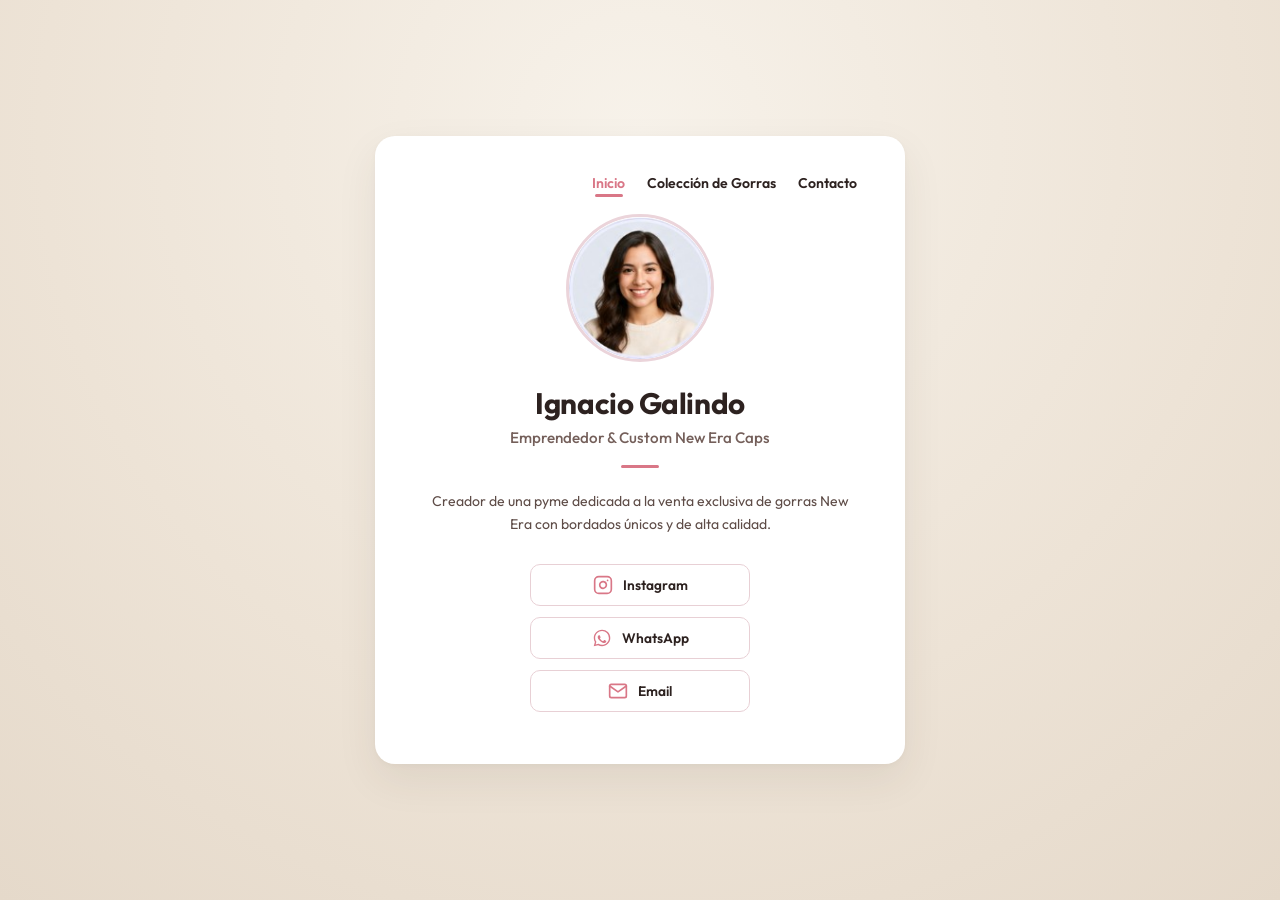
==== commit f1a5c243: "renombrar apartado de proyectos a coleccion de gorras" ====
--- a/index.html
+++ b/index.html
@@ -32,7 +32,7 @@
                     <a href="index.html" class="nav-link active" id="nav-inicio">Inicio</a>
                 </li>
                 <li class="nav-item">
-                    <a href="proyectos.html" class="nav-link" id="nav-proyectos">Proyectos</a>
+                    <a href="proyectos.html" class="nav-link" id="nav-proyectos">Colección de Gorras</a>
                 </li>
                 <li class="nav-item">
                     <a href="contacto.html" class="nav-link" id="nav-contacto">Contacto</a>
